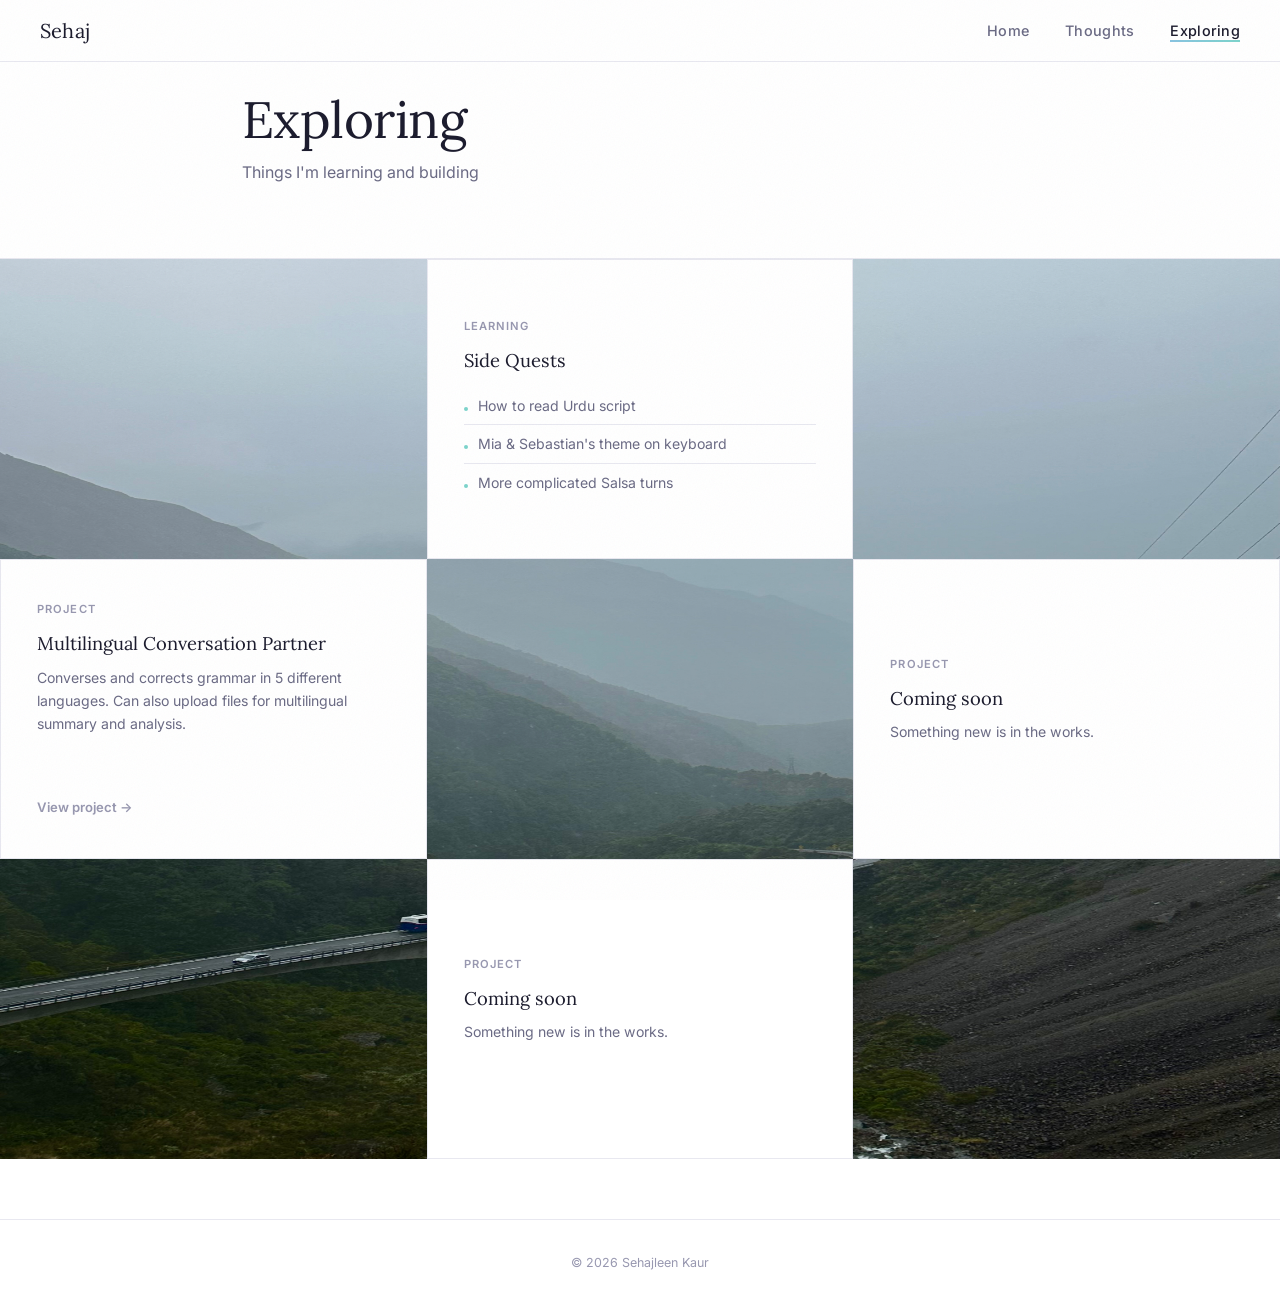
==== exploring.html @ 91caa86d "Initial commit: personal site with home, writings, and exploring pages Co-Authored-By: Claude Sonnet" ====
<!DOCTYPE html>
<html lang="en">
<head>
  <meta charset="UTF-8" />
  <meta name="viewport" content="width=device-width, initial-scale=1.0" />
  <title>Exploring · Sehaj</title>
  <link rel="stylesheet" href="style.css?v=11" />
</head>
<body class="page-exploring">

  <nav>
    <a class="nav-logo" href="index.html">Sehaj</a>
    <ul class="nav-links">
      <li><a href="index.html">Home</a></li>
      <li><a href="writings.html">Thoughts</a></li>
      <li><a href="exploring.html" class="active">Exploring</a></li>
    </ul>
  </nav>

  <main>
    <div class="page-header anim-page-header">
      <h1>Exploring</h1>
      <p>Things I'm learning and building</p>
    </div>
  </main>
  <hr class="explore-divider" />

  <!-- CHECKERBOARD GRID -->
  <!-- Photo cells use exploring-bg.jpg — drop that file into site photos/ when ready -->
  <div class="explore-grid">

    <!-- Row 1: photo | project | photo -->
    <div class="explore-cell explore-cell--photo"></div>

    <div class="explore-cell explore-cell--content">
      <span class="explore-cell__label">Learning</span>
      <h3>Side Quests</h3>
      <ul>
        <li>How to read Urdu script</li>
        <li>Mia &amp; Sebastian's theme on keyboard</li>
        <li>More complicated Salsa turns</li>
      </ul>
    </div>

    <div class="explore-cell explore-cell--photo"></div>

    <!-- Row 2: project | photo | project -->
    <div class="explore-cell explore-cell--content">
      <span class="explore-cell__label">Project</span>
      <h3>Multilingual Conversation Partner</h3>
      <p>Converses and corrects grammar in 5 different languages. Can also upload files for multilingual summary and analysis.</p>
      <a class="explore-cell__link" href="https://web-production-f93ef.up.railway.app" target="_blank" rel="noopener">View project →</a>
    </div>

    <div class="explore-cell explore-cell--photo"></div>

    <div class="explore-cell explore-cell--content">
      <span class="explore-cell__label">Project</span>
      <h3>Coming soon</h3>
      <p>Something new is in the works.</p>
    </div>

    <!-- Row 3: photo | reading | photo -->
    <div class="explore-cell explore-cell--photo"></div>

    <div class="explore-cell explore-cell--content">
      <span class="explore-cell__label">Project</span>
      <h3>Coming soon</h3>
      <p>Something new is in the works.</p>
    </div>

    <div class="explore-cell explore-cell--photo"></div>

  </div>

  <footer>
    &copy; 2026 Sehajleen Kaur
  </footer>

  <script src="script.js"></script>
</body>
</html>
---- style.css ----
@import url('https://fonts.googleapis.com/css2?family=Lora:ital,wght@0,400;0,500;0,600;1,400&family=Inter:wght@300;400;500;600&family=Noto+Sans+Gurmukhi:wght@300;400&display=swap');

:root {
  --blue: #89c4e1;
  --blue-light: #d6eef8;
  --blue-soft: #edf6fb;
  --turquoise: #7dd4cc;
  --turquoise-light: #d4f0ee;
  --lavender: #b8aadf;
  --lavender-light: #e8e3f7;
  --lavender-soft: #f3f0fb;
  --text: #1c1c2e;
  --text-muted: #6b6b85;
  --text-subtle: #9898b0;
  --bg: #fafbff;
  --white: #ffffff;
  --border: #e8e8f0;
  --radius: 12px;
  --radius-sm: 8px;
  --shadow: 0 2px 12px rgba(100, 100, 180, 0.08);
  --shadow-hover: 0 8px 28px rgba(100, 100, 180, 0.15);
  --transition: 0.22s ease;
}

*, *::before, *::after { box-sizing: border-box; margin: 0; padding: 0; }

html { scroll-behavior: smooth; }

body {
  font-family: 'Inter', sans-serif;
  background: var(--white);
  color: var(--text);
  font-size: 16px;
  line-height: 1.7;
  -webkit-font-smoothing: antialiased;
}

/* ── GRAIN OVERLAY ───────────────────────────────── */
body::before {
  content: '';
  position: fixed;
  inset: 0;
  z-index: 9999;
  pointer-events: none;
  background-image: url("data:image/svg+xml,%3Csvg xmlns='http://www.w3.org/2000/svg' width='200' height='200'%3E%3Cfilter id='n'%3E%3CfeTurbulence type='fractalNoise' baseFrequency='0.78' numOctaves='4' stitchTiles='stitch'/%3E%3C/filter%3E%3Crect width='200' height='200' filter='url(%23n)'/%3E%3C/svg%3E");
  opacity: 0.04;
  mix-blend-mode: multiply;
}

/* ── NAV ─────────────────────────────────────────── */
nav {
  position: sticky;
  top: 0;
  z-index: 100;
  background: rgba(255, 255, 255, 0.9);
  backdrop-filter: blur(14px);
  -webkit-backdrop-filter: blur(14px);
  border-bottom: 1px solid var(--border);
  padding: 0 40px;
  height: 62px;
  display: flex;
  align-items: center;
  justify-content: space-between;
}

/* home page: nav floats over the top photo */
.nav--over-photo {
  position: absolute;
  top: 0;
  left: 0;
  right: 0;
  background: transparent;
  backdrop-filter: none;
  -webkit-backdrop-filter: none;
  border-bottom: none;
}

.nav--over-photo .nav-logo,
.nav--over-photo .nav-links a { color: rgba(255, 255, 255, 0.8); }

.nav--over-photo .nav-links a:hover,
.nav--over-photo .nav-links a.active { color: #fff; }

.nav--over-photo .nav-links a::after {
  background: rgba(255, 255, 255, 0.6);
}

/* writings page: nav over ocean photo */
.page-writings nav {
  background: rgba(255, 255, 255, 0.75);
  backdrop-filter: blur(16px);
  -webkit-backdrop-filter: blur(16px);
}

.nav-logo {
  font-family: 'Lora', serif;
  font-size: 1.25rem;
  color: var(--text);
  text-decoration: none;
  letter-spacing: 0.01em;
}

.nav-links {
  display: flex;
  gap: 36px;
  list-style: none;
}

.nav-links a {
  text-decoration: none;
  color: var(--text-muted);
  font-size: 0.9rem;
  font-weight: 500;
  letter-spacing: 0.02em;
  transition: color var(--transition);
  position: relative;
}

.nav-links a::after {
  content: '';
  position: absolute;
  bottom: -3px;
  left: 0;
  width: 0;
  height: 1.5px;
  background: linear-gradient(90deg, var(--blue), var(--turquoise));
  transition: width var(--transition);
}

.nav-links a:hover,
.nav-links a.active { color: var(--text); }

.nav-links a:hover::after,
.nav-links a.active::after { width: 100%; }

/* ── LAYOUT ──────────────────────────────────────── */
main {
  max-width: 860px;
  margin: 0 auto;
  padding: 72px 32px 100px;
}

/* ── HEADINGS ────────────────────────────────────── */
h1 {
  font-family: 'Lora', serif;
  font-size: clamp(2.2rem, 5vw, 3.2rem);
  font-weight: 400;
  line-height: 1.15;
  letter-spacing: -0.01em;
  color: var(--text);
}

h2 {
  font-size: 1.1rem;
  font-weight: 600;
  letter-spacing: 0.06em;
  text-transform: uppercase;
  color: var(--text-muted);
  margin-bottom: 28px;
}

h3 {
  font-size: 1rem;
  font-weight: 600;
  color: var(--text);
  margin-bottom: 6px;
}

/* ── HOME: PAGE FILLS VIEWPORT ──────────────────── */
body.page-home {
  display: flex;
  flex-direction: column;
  min-height: 100vh;
}

body.page-home .photo-band--bottom {
  flex: 1;
}

/* ── HOME: PHOTO BANDS ───────────────────────────── */
.photo-band {
  width: 100%;
  background-image: url('site%20photos/39620037.jpg');
  background-size: cover;
  background-repeat: no-repeat;
  position: relative;
}

.photo-band--top {
  height: 52vh;
  min-height: 320px;
  background-position: center top;
  display: flex;
  align-items: flex-end;
  padding: 0 40px 44px;
}

.photo-band--bottom {
  min-height: 42vh;
  background-position: center bottom;
  display: flex;
  align-items: flex-end;
  padding: 0 40px 32px;
}

.photo-band__hero h1 {
  font-family: 'Lora', serif;
  font-size: clamp(3rem, 7vw, 5.5rem);
  color: #fff;
  line-height: 1;
  margin-bottom: 6px;
}

.hero-gurmukhi {
  display: block;
  font-family: 'Noto Sans Gurmukhi', sans-serif;
  font-size: clamp(1rem, 2.5vw, 1.5rem);
  font-weight: 300;
  color: rgba(255, 255, 255, 0.65);
  letter-spacing: 0.06em;
  margin-bottom: 10px;
}

.hero-sub {
  font-size: 0.9rem;
  color: rgba(255, 255, 255, 0.55);
  font-weight: 400;
  letter-spacing: 0.06em;
  text-transform: uppercase;
}

/* ── HOME: MIDDLE SECTION ────────────────────────── */
.middle-section {
  background: var(--white);
  padding: 56px 0 60px;
}

.middle-inner {
  width: 100%;
  padding: 0 0 0 52px;
}

/* ── HOME: BIO ───────────────────────────────────── */
.bio-section {
  display: grid;
  grid-template-columns: 210px 1fr;
  gap: 28px;
  align-items: center;
  margin-bottom: 0;
}

.bio-photo {
  width: 210px;
  flex-shrink: 0;
}

.bio-photo img {
  width: 100%;
  height: auto;
  display: block;
}

.photo-placeholder-label {
  color: var(--text-subtle);
  font-size: 0.75rem;
  letter-spacing: 0.1em;
  text-transform: uppercase;
}

.bio-text p {
  font-family: 'Lora', serif;
  font-size: 1.4rem;
  color: var(--text-muted);
  line-height: 1.75;
  margin-bottom: 28px;
}

.contact-links {
  display: flex;
  gap: 12px;
  justify-content: center;
}

.contact-links--centered {
  width: 100%;
  margin-top: 32px;
}

.contact-link {
  display: inline-flex;
  align-items: center;
  gap: 7px;
  text-decoration: none;
  color: var(--text-muted);
  font-size: 0.85rem;
  font-weight: 500;
  padding: 9px 18px;
  border-radius: 8px;
  border: 1px solid var(--border);
  background: var(--white);
  transition: all var(--transition);
}

.contact-link:hover {
  border-color: var(--lavender);
  color: var(--text);
  background: var(--lavender-soft);
  box-shadow: var(--shadow);
}

.contact-link svg {
  width: 15px;
  height: 15px;
  opacity: 0.75;
}

/* ── HOME: AUDIO ─────────────────────────────────── */
.audio-section {
  margin-bottom: 0;
}

.section-label {
  font-size: 0.78rem;
  font-weight: 600;
  letter-spacing: 0.1em;
  text-transform: uppercase;
  color: var(--text-subtle);
  margin-bottom: 16px;
}

.audio-buttons {
  display: flex;
  gap: 10px;
  flex-wrap: wrap;
  margin-bottom: 20px;
}

.lang-btn {
  padding: 9px 20px;
  border-radius: 99px;
  border: 1.5px solid var(--border);
  background: var(--white);
  color: var(--text-muted);
  font-family: 'Inter', sans-serif;
  font-size: 0.88rem;
  font-weight: 500;
  cursor: pointer;
  transition: all var(--transition);
  position: relative;
  overflow: hidden;
}

.lang-btn:hover {
  border-color: var(--turquoise);
  color: var(--text);
  background: var(--turquoise-light);
}

.lang-btn.active {
  background: linear-gradient(135deg, var(--blue), var(--turquoise));
  border-color: transparent;
  color: white;
  box-shadow: 0 4px 14px rgba(125, 212, 204, 0.35);
}

.lang-btn:active { transform: scale(0.95); }

.audio-player {
  display: none;
  align-items: center;
  gap: 14px;
  padding: 14px 20px;
  background: var(--white);
  border: 1px solid var(--border);
  border-radius: var(--radius-sm);
  max-width: 380px;
}

.audio-player.visible { display: flex; }

.play-pause-btn {
  width: 36px;
  height: 36px;
  border-radius: 50%;
  background: linear-gradient(135deg, var(--blue), var(--turquoise));
  border: none;
  cursor: pointer;
  display: flex;
  align-items: center;
  justify-content: center;
  flex-shrink: 0;
  transition: transform var(--transition), box-shadow var(--transition);
}

.play-pause-btn:hover {
  transform: scale(1.07);
  box-shadow: 0 4px 14px rgba(125, 212, 204, 0.4);
}

.play-pause-btn svg { width: 14px; height: 14px; fill: white; }

.audio-info {
  flex: 1;
}

.audio-lang-label {
  font-size: 0.8rem;
  font-weight: 600;
  color: var(--text);
  display: block;
  margin-bottom: 2px;
}

.audio-status {
  font-size: 0.75rem;
  color: var(--text-subtle);
}

/* ── DIVIDER ─────────────────────────────────────── */
.divider {
  height: 1px;
  background: var(--border);
  margin: 56px 0;
}

/* ── PAGE HEADER ─────────────────────────────────── */
.page-header {
  margin-bottom: 52px;
}

.page-header h1 {
  margin-bottom: 10px;
}

.page-header p {
  color: var(--text-muted);
  font-size: 1rem;
}

/* ── ANIMATIONS ──────────────────────────────────── */
@keyframes fadeUp {
  from { opacity: 0; transform: translateY(18px); }
  to   { opacity: 1; transform: translateY(0); }
}

@keyframes fadeIn {
  from { opacity: 0; }
  to   { opacity: 1; }
}

.anim-hero {
  animation: fadeUp 0.55s ease both;
}

.anim-bio {
  animation: fadeUp 0.55s 0.12s ease both;
}

.anim-audio {
  animation: fadeUp 0.55s 0.22s ease both;
}

.anim-page-header {
  animation: fadeUp 0.5s ease both;
}

/* stagger via --i set in JS */
.card-animate {
  opacity: 0;
  transform: translateY(20px);
  transition: opacity 0.4s ease, transform 0.4s ease;
  transition-delay: calc(var(--i, 0) * 70ms);
}

.card-animate.visible {
  opacity: 1;
  transform: translateY(0);
}

/* ── CARD GRID ───────────────────────────────────── */
.card-grid {
  display: grid;
  grid-template-columns: repeat(3, 1fr);
  gap: 20px;
}

.card {
  background: var(--white);
  border: 1px solid var(--border);
  border-radius: var(--radius);
  padding: 24px;
  text-decoration: none;
  color: inherit;
  display: block;
  transition: box-shadow var(--transition), transform var(--transition), border-color var(--transition);
  position: relative;
  overflow: hidden;
}

.card::before {
  content: '';
  position: absolute;
  top: 0;
  left: 0;
  right: 0;
  height: 3px;
  background: linear-gradient(90deg, var(--blue), var(--turquoise));
  transform: scaleX(0);
  transform-origin: left;
  transition: transform 0.28s ease;
}

/* Soft colored glow on hover */
.card:hover {
  box-shadow: 0 12px 36px rgba(137, 196, 225, 0.22), 0 2px 8px rgba(184, 170, 223, 0.12);
  transform: translateY(-3px);
  border-color: var(--blue-light);
}

.card:hover::before { transform: scaleX(1); }

.card-tag {
  font-size: 0.72rem;
  font-weight: 600;
  letter-spacing: 0.08em;
  text-transform: uppercase;
  color: var(--turquoise);
  margin-bottom: 10px;
  display: block;
  transition: color var(--transition);
}

.card:hover .card-tag { color: #5abfb7; }

.card h3 {
  font-size: 0.97rem;
  margin-bottom: 8px;
  line-height: 1.45;
}

.card p {
  font-size: 0.85rem;
  color: var(--text-muted);
  line-height: 1.6;
}

.card-arrow {
  display: inline-flex;
  align-items: center;
  gap: 4px;
  margin-top: 14px;
  font-size: 0.8rem;
  font-weight: 600;
  color: var(--text-subtle);
  transition: color var(--transition), gap var(--transition);
}

.card:hover .card-arrow {
  color: var(--blue);
  gap: 10px;
}

/* ── WRITINGS LIST ───────────────────────────────── */
.writings-list {
  list-style: none;
  border-top: 1px solid var(--border);
}

.writings-list li { display: block; }

.writing-row {
  display: grid;
  grid-template-columns: 32px 140px 1fr 20px;
  align-items: center;
  gap: 24px;
  padding: 32px 0;
  border-bottom: 1px solid var(--border);
  text-decoration: none;
  color: inherit;
  transition: padding-left var(--transition), opacity 0.4s ease, transform 0.4s ease;
}

.writing-row:hover { padding-left: 10px; }

.writing-num {
  font-size: 0.75rem;
  color: var(--text-subtle);
  font-weight: 500;
  font-variant-numeric: tabular-nums;
  transition: color var(--transition);
}

.writing-row:hover .writing-num { color: var(--blue); }

.writing-tag {
  font-size: 0.8rem;
  font-weight: 600;
  letter-spacing: 0.06em;
  text-transform: uppercase;
  color: var(--text-subtle);
  transition: color var(--transition);
}

.writing-row:hover .writing-tag { color: var(--turquoise); }

.writing-title {
  font-family: 'Lora', serif;
  font-size: 1rem;
  font-weight: 400;
  color: var(--text);
  line-height: 1.45;
  padding-left: 14px;
}

.writing-arrow {
  color: var(--text-subtle);
  font-size: 1rem;
  transition: transform var(--transition), color var(--transition);
  justify-self: end;
}

.writing-row:hover .writing-arrow {
  transform: translateX(5px);
  color: var(--blue);
}

/* ── PROJECT CARD (exploring) ────────────────────── */
.project-card {
  background: var(--white);
  border: 1px solid var(--border);
  border-radius: var(--radius);
  padding: 28px;
  transition: all var(--transition);
}

.project-card:hover {
  box-shadow: 0 12px 36px rgba(137, 196, 225, 0.22), 0 2px 8px rgba(184, 170, 223, 0.12);
  transform: translateY(-3px);
  border-color: var(--blue-light);
}

.project-card h3 {
  font-size: 1rem;
  margin-bottom: 8px;
}

.project-card p {
  font-size: 0.88rem;
  color: var(--text-muted);
  line-height: 1.65;
  margin-bottom: 20px;
}

.project-pill {
  display: inline-flex;
  align-items: center;
  gap: 5px;
  padding: 7px 16px;
  background: var(--blue-soft);
  border: 1px solid var(--blue-light);
  border-radius: 99px;
  font-size: 0.8rem;
  font-weight: 600;
  color: #5a9ec7;
  text-decoration: none;
  transition: all var(--transition);
}

.project-pill:hover {
  background: var(--blue-light);
  color: #3a7ea8;
}

/* ── READING SECTION ─────────────────────────────── */
.reading-now {
  background: linear-gradient(135deg, var(--lavender-soft), var(--blue-soft));
  border: 1px solid var(--lavender-light);
  border-radius: var(--radius);
  padding: 28px 32px;
  margin-bottom: 16px;
}

.reading-now .reading-label {
  font-size: 0.78rem;
  font-weight: 600;
  letter-spacing: 0.1em;
  text-transform: uppercase;
  color: var(--lavender);
  margin-bottom: 8px;
  display: block;
}

.reading-now .book-title {
  font-family: 'DM Serif Display', serif;
  font-size: 1.1rem;
  color: var(--text);
  line-height: 1.4;
}

.accordion-trigger {
  width: 100%;
  display: flex;
  align-items: center;
  justify-content: space-between;
  padding: 18px 24px;
  background: var(--white);
  border: 1px solid var(--border);
  border-radius: var(--radius-sm);
  cursor: pointer;
  font-family: 'Inter', sans-serif;
  font-size: 0.92rem;
  font-weight: 500;
  color: var(--text-muted);
  transition: all var(--transition);
  text-align: left;
}

.accordion-trigger:hover {
  background: var(--lavender-soft);
  border-color: var(--lavender-light);
  color: var(--text);
}

.accordion-trigger.open {
  border-bottom-left-radius: 0;
  border-bottom-right-radius: 0;
  border-bottom-color: var(--lavender-light);
  background: var(--lavender-soft);
  color: var(--text);
}

.accordion-icon {
  width: 18px;
  height: 18px;
  color: var(--text-subtle);
  transition: transform var(--transition);
  flex-shrink: 0;
}

.accordion-trigger.open .accordion-icon {
  transform: rotate(180deg);
  color: var(--lavender);
}

.accordion-body {
  max-height: 0;
  overflow: hidden;
  transition: max-height 0.3s ease;
  background: var(--white);
  border: 1px solid var(--border);
  border-top: none;
  border-radius: 0 0 var(--radius-sm) var(--radius-sm);
}

.accordion-body.open {
  max-height: 400px;
  border-color: var(--lavender-light);
}

.accordion-body ul {
  list-style: none;
  padding: 8px 24px 20px;
}

.accordion-body li {
  padding: 9px 0;
  font-size: 0.9rem;
  color: var(--text-muted);
  border-bottom: 1px solid var(--border);
  display: flex;
  align-items: baseline;
  gap: 10px;
  line-height: 1.5;
}

.accordion-body li:last-child { border-bottom: none; }

.accordion-body li::before {
  content: '';
  width: 5px;
  height: 5px;
  border-radius: 50%;
  background: var(--lavender);
  flex-shrink: 0;
  margin-top: 7px;
}

/* ── CONTACT FORM ────────────────────────────────── */
.contact-section {
  background: var(--white);
  border: 1px solid var(--border);
  border-radius: var(--radius);
  padding: 40px;
}

.form-group {
  margin-bottom: 20px;
}

.form-group label {
  display: block;
  font-size: 0.82rem;
  font-weight: 600;
  letter-spacing: 0.04em;
  color: var(--text-muted);
  margin-bottom: 7px;
  text-transform: uppercase;
}

.form-group input,
.form-group textarea {
  width: 100%;
  padding: 12px 16px;
  border: 1.5px solid var(--border);
  border-radius: var(--radius-sm);
  background: var(--bg);
  font-family: 'Inter', sans-serif;
  font-size: 0.95rem;
  color: var(--text);
  transition: border-color var(--transition), box-shadow var(--transition);
  outline: none;
}

.form-group input:focus,
.form-group textarea:focus {
  border-color: var(--blue);
  box-shadow: 0 0 0 3px rgba(137, 196, 225, 0.18);
  background: var(--white);
}

.form-group textarea {
  resize: vertical;
  min-height: 130px;
}

.submit-btn {
  padding: 12px 32px;
  background: linear-gradient(135deg, var(--blue), var(--turquoise));
  border: none;
  border-radius: 99px;
  color: white;
  font-family: 'Inter', sans-serif;
  font-size: 0.9rem;
  font-weight: 600;
  cursor: pointer;
  letter-spacing: 0.02em;
  transition: all var(--transition);
  box-shadow: 0 4px 14px rgba(125, 212, 204, 0.3);
}

.submit-btn:hover {
  transform: translateY(-1px);
  box-shadow: 0 6px 20px rgba(125, 212, 204, 0.45);
}

.submit-btn:active { transform: scale(0.97); }

.form-success {
  display: none;
  padding: 16px 20px;
  background: var(--turquoise-light);
  border: 1px solid var(--turquoise);
  border-radius: var(--radius-sm);
  color: #2a8a84;
  font-size: 0.9rem;
  font-weight: 500;
  margin-top: 16px;
  text-align: center;
}

/* ── FOOTER ──────────────────────────────────────── */
footer {
  text-align: center;
  padding: 32px;
  font-size: 0.78rem;
  color: var(--text-subtle);
  border-top: 1px solid var(--border);
  margin-top: 60px;
}

/* ── SECTION SPACING ─────────────────────────────── */
section { margin-bottom: 64px; }
section:last-child { margin-bottom: 0; }

/* ── RESPONSIVE ──────────────────────────────────── */
@media (max-width: 700px) {
  nav { padding: 0 20px; }
  main { padding: 48px 20px 80px; }

  .bio-section {
    grid-template-columns: 1fr;
    margin-left: -20px;
    width: calc(100% + 20px);
  }

  .bio-photo {
    width: 100%;
    height: 260px;
    border-radius: 0 var(--radius) var(--radius) 0;
  }

  .bio-text--offset {
    padding-top: 28px;
    padding-left: 0;
  }

  .writing-row {
    grid-template-columns: 28px 70px 1fr 16px;
    gap: 12px;
  }

  .card-grid {
    grid-template-columns: 1fr;
  }

  .contact-section { padding: 28px 20px; }

  .audio-buttons { gap: 8px; }
}

@media (min-width: 701px) and (max-width: 900px) {
  .card-grid {
    grid-template-columns: repeat(2, 1fr);
  }
}

/* ── EXPLORING PAGE ──────────────────────────────── */
.page-exploring main {
  padding-top: 28px;
  padding-bottom: 20px;
}

.explore-divider {
  border: none;
  border-top: 1px solid var(--border);
  margin: 0;
}

/* ── EXPLORING: CHECKERBOARD GRID ───────────────── */
.explore-grid {
  display: grid;
  grid-template-columns: repeat(3, 1fr);
}

.explore-cell {
  min-height: 300px;
  position: relative;
}

/* Photo cells — image divided as a mosaic across all 5 photo cells */
.explore-cell--photo {
  background-image: url('site%20photos/exploring-bg.jpg');
  background-size: 300% 300%;
  background-repeat: no-repeat;
  background-color: #2a3530;
}

/* Each photo cell shows its slice of the image based on grid position */
.explore-grid > :nth-child(1) { background-position: 0% 0%; }
.explore-grid > :nth-child(3) { background-position: 100% 0%; }
.explore-grid > :nth-child(5) { background-position: 50% 50%; }
.explore-grid > :nth-child(7) { background-position: 0% 100%; }
.explore-grid > :nth-child(9) { background-position: 100% 100%; }

.explore-cell--content {
  background: var(--white);
  padding: 40px 36px;
  display: flex;
  flex-direction: column;
  justify-content: center;
  border: 1px solid var(--border);
}

.explore-cell__label {
  font-size: 0.7rem;
  font-weight: 600;
  letter-spacing: 0.1em;
  text-transform: uppercase;
  color: var(--text-subtle);
  margin-bottom: 12px;
  display: block;
}

.explore-cell--content h3 {
  font-family: 'Lora', serif;
  font-size: 1.15rem;
  font-weight: 400;
  color: var(--text);
  margin-bottom: 10px;
  line-height: 1.35;
}

.explore-cell--content p {
  font-size: 0.88rem;
  color: var(--text-muted);
  line-height: 1.65;
  margin-bottom: 20px;
}

.explore-cell--content ul {
  list-style: none;
  margin-top: 4px;
}

.explore-cell--content li {
  font-size: 0.88rem;
  color: var(--text-muted);
  line-height: 1.65;
  padding: 7px 0;
  border-bottom: 1px solid var(--border);
  display: flex;
  align-items: baseline;
  gap: 10px;
}

.explore-cell--content li:last-child { border-bottom: none; }

.explore-cell--content li::before {
  content: '';
  width: 4px;
  height: 4px;
  border-radius: 50%;
  background: var(--turquoise);
  flex-shrink: 0;
  margin-top: 9px;
}

.explore-cell__link {
  font-size: 0.82rem;
  font-weight: 600;
  color: var(--text-subtle);
  text-decoration: none;
  transition: color var(--transition);
  margin-top: auto;
}

.explore-cell__link:hover { color: var(--text); }

/* Reading cell */
.explore-cell--reading p.explore-cell__author {
  font-style: italic;
  font-size: 0.85rem;
  margin-bottom: 20px;
}

.explore-accordion-trigger {
  display: flex;
  align-items: center;
  gap: 8px;
  background: none;
  border: none;
  padding: 0;
  font-family: 'Inter', sans-serif;
  font-size: 0.82rem;
  font-weight: 600;
  color: var(--text-subtle);
  cursor: pointer;
  transition: color var(--transition);
  text-align: left;
  margin-top: auto;
}

.explore-accordion-trigger:hover { color: var(--text); }

.explore-accordion-trigger .accordion-icon {
  width: 14px;
  height: 14px;
  transition: transform var(--transition);
}

.explore-accordion-trigger.open .accordion-icon { transform: rotate(180deg); }

.explore-accordion-body {
  max-height: 0;
  overflow: hidden;
  transition: max-height 0.3s ease;
}

.explore-accordion-body.open { max-height: 300px; }

.explore-accordion-body ul {
  list-style: none;
  margin-top: 14px;
}

.explore-accordion-body li {
  font-size: 0.82rem;
  color: var(--text-muted);
  padding: 6px 0;
  border-bottom: 1px solid var(--border);
  line-height: 1.5;
}

.explore-accordion-body li:last-child { border-bottom: none; }

@media (max-width: 700px) {
  .explore-grid { grid-template-columns: 1fr; }
  .explore-cell { min-height: 220px; }
}

/* ── WRITINGS PAGE: OCEAN BACKGROUND ────────────── */
.page-writings {
  background-image: url('site%20photos/39620013.jpg');
  background-size: cover;
  background-position: center top;
  min-height: 100vh;
}

.page-writings main {
  max-width: 960px;
  margin: 0 auto;
  padding: 52px 40px 100px;
}

.page-writings footer {
  background: rgba(255, 255, 255, 0.6);
  backdrop-filter: blur(8px);
  border-top: 1px solid rgba(255, 255, 255, 0.4);
}

/* frosted glass panel over ocean */
.frosted-panel {
  background: rgba(255, 255, 255, 0.86);
  backdrop-filter: blur(18px);
  -webkit-backdrop-filter: blur(18px);
  border-radius: 18px;
  padding: 64px 72px 56px;
  border: 1px solid rgba(255, 255, 255, 0.6);
  box-shadow: 0 8px 40px rgba(0, 0, 0, 0.1);
}

.frosted-panel .page-header {
  margin-bottom: 36px;
}

.frosted-panel--reading {
  margin-top: 52px;
}

.reading-author {
  font-style: italic;
  font-size: 0.9rem;
  color: var(--text-subtle);
}

.frosted-panel .writings-list {
  border-top-color: rgba(0, 0, 0, 0.08);
}

.frosted-panel .writing-row {
  border-bottom-color: rgba(0, 0, 0, 0.08);
}

/* disable fixed bg on mobile (iOS issue) */
@media (max-width: 700px) {
  .page-writings {
    background-attachment: scroll;
  }

  .frosted-panel {
    padding: 32px 24px 28px;
    border-radius: 12px;
  }
}

/* ── HOME: FOOTER ON PHOTO ───────────────────────── */
.footer--on-photo {
  color: rgba(255, 255, 255, 0.45);
  font-size: 0.75rem;
  border-top: none;
  margin-top: 0;
  padding: 0;
}

/* ── HOME: MOBILE ────────────────────────────────── */
@media (max-width: 700px) {
  .photo-band--top {
    height: 55vw;
    min-height: 260px;
    padding: 0 24px 32px;
  }

  .photo-band--bottom {
    height: 45vw;
    min-height: 200px;
    padding: 0 24px 24px;
  }

  .middle-inner {
    padding: 0 20px;
  }

  .bio-section {
    grid-template-columns: 1fr;
    gap: 28px;
  }

  .bio-photo {
    width: 100%;
    height: 220px;
  }
}
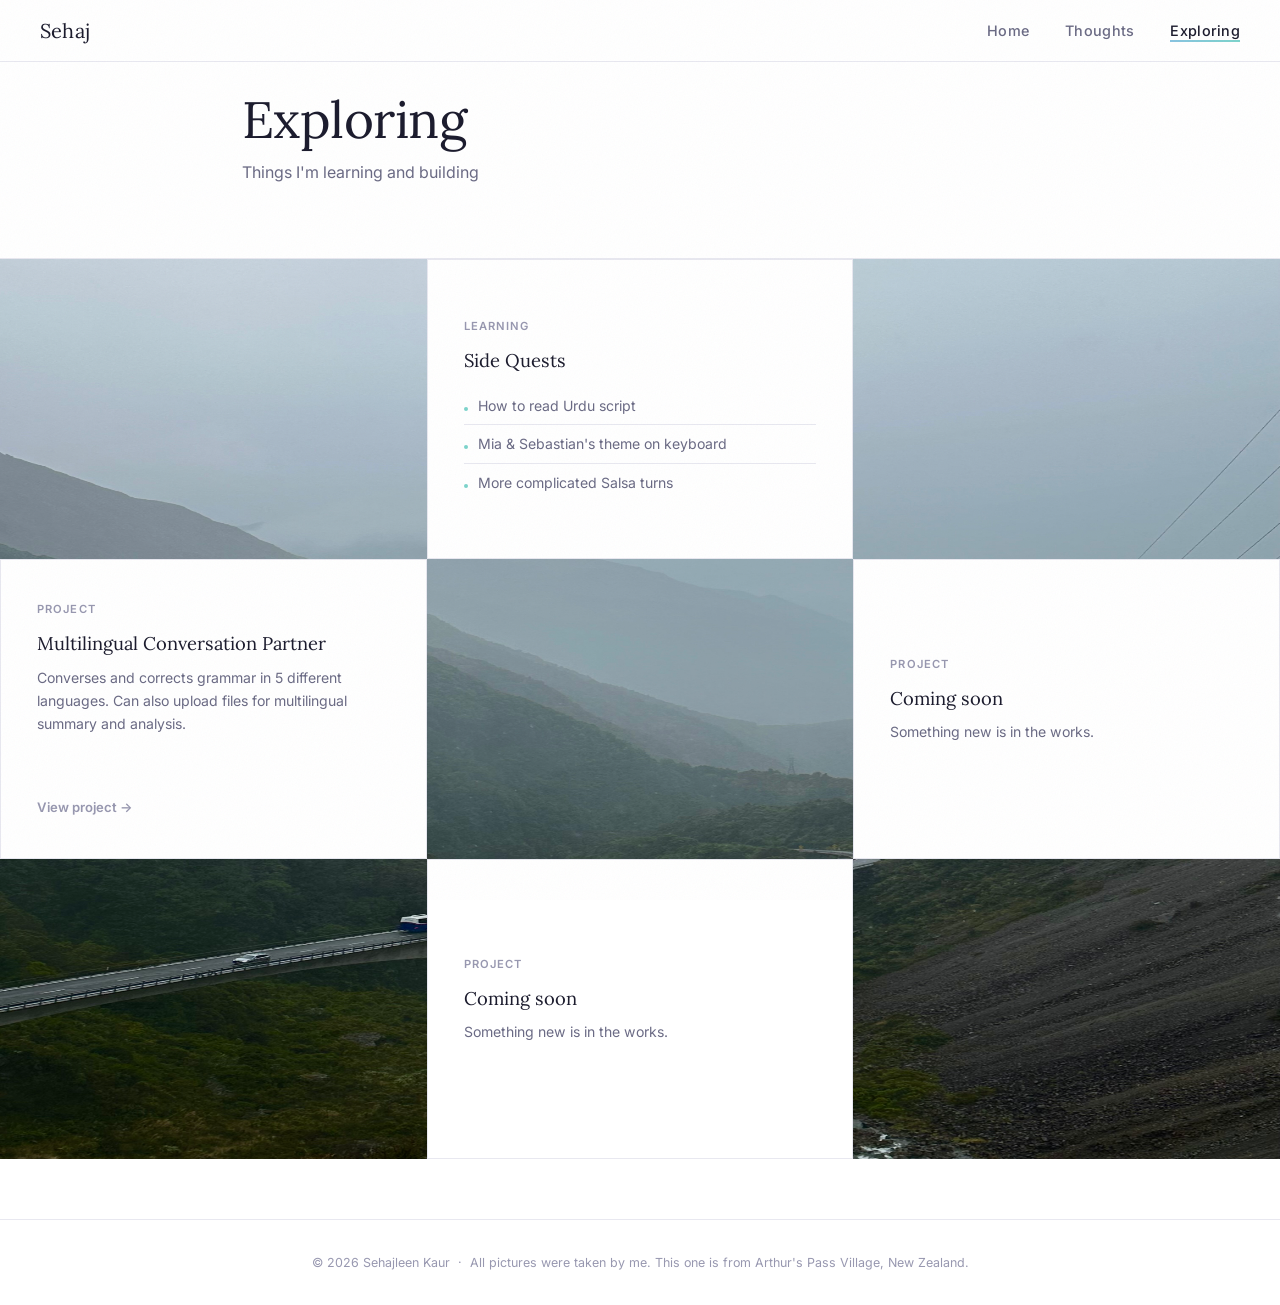
==== commit 39cfc10d: "Update reading, add photo credits to footers, center home footer Co-Authored-By: Claude Sonnet 4.6 <" ====
--- a/exploring.html
+++ b/exploring.html
@@ -74,7 +74,7 @@
   </div>
 
   <footer>
-    &copy; 2026 Sehajleen Kaur
+    &copy; 2026 Sehajleen Kaur &nbsp;·&nbsp; All pictures were taken by me. This one is from Arthur's Pass Village, New Zealand.
   </footer>
 
   <script src="script.js"></script>
--- a/style.css
+++ b/style.css
@@ -1170,6 +1170,8 @@
   border-top: none;
   margin-top: 0;
   padding: 0;
+  width: 100%;
+  text-align: center;
 }
 
 /* ── HOME: MOBILE ────────────────────────────────── */
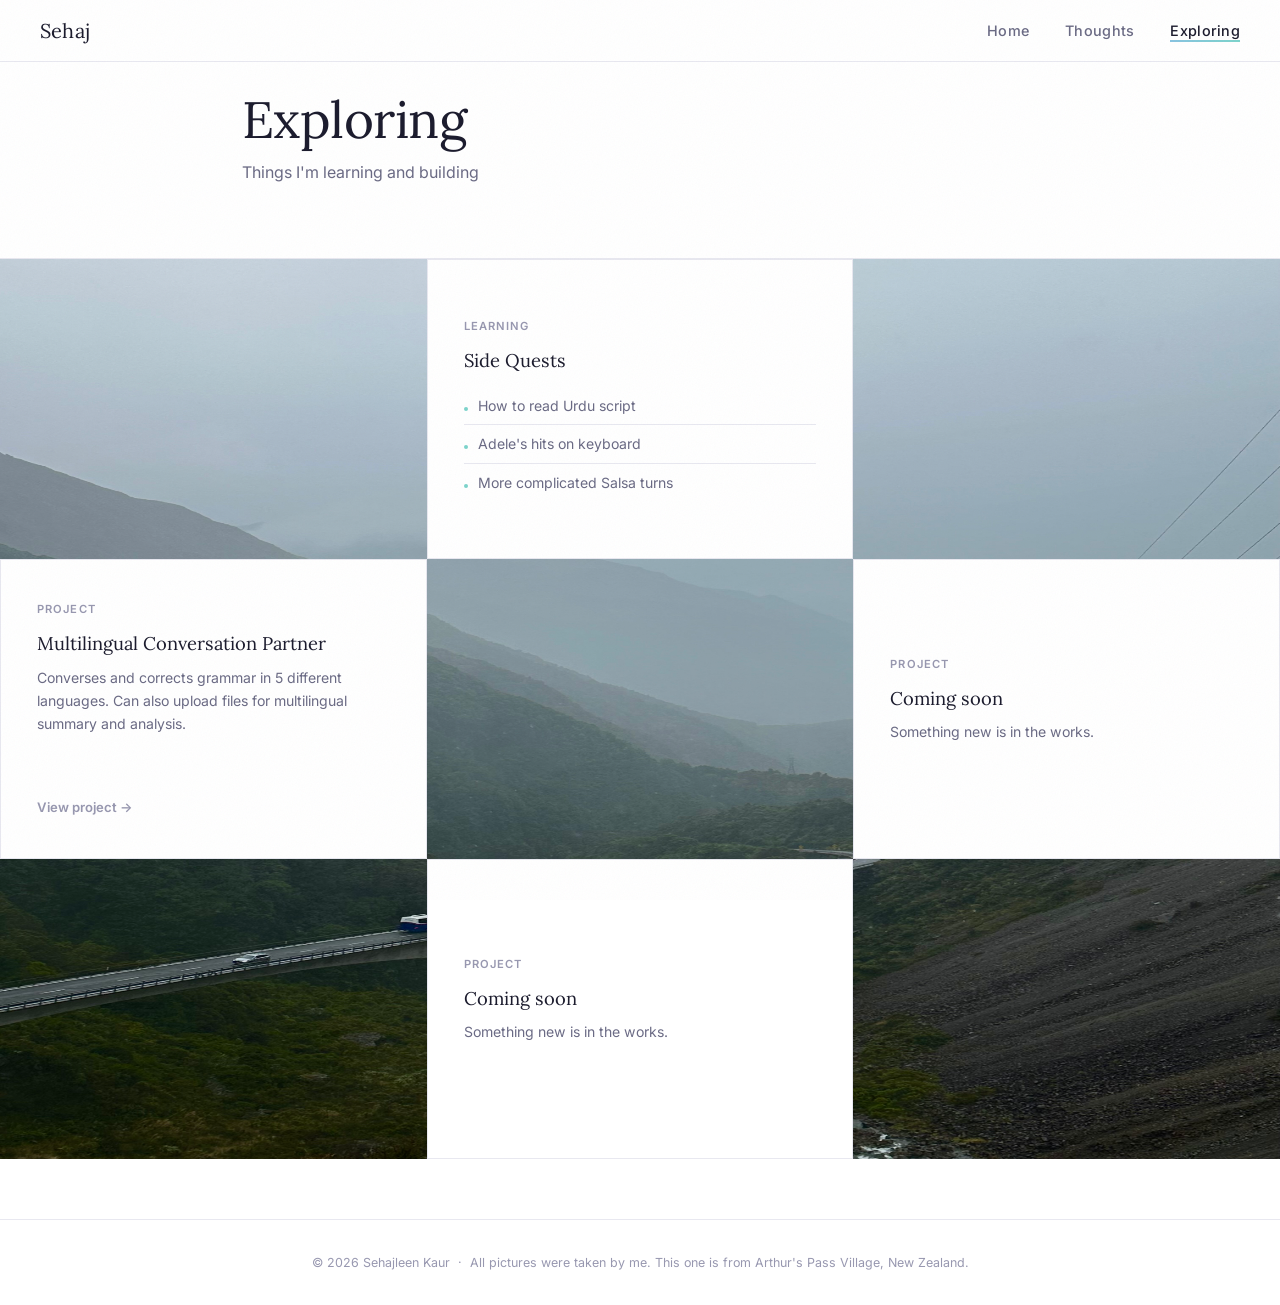
==== commit f4a52eac: "Redesign home page layout, update bio, add GitHub link Co-Authored-By: Claude Sonnet 4.6 <noreply@an" ====
--- a/exploring.html
+++ b/exploring.html
@@ -37,7 +37,7 @@
       <h3>Side Quests</h3>
       <ul>
         <li>How to read Urdu script</li>
-        <li>Mia &amp; Sebastian's theme on keyboard</li>
+        <li>Adele's hits on keyboard</li>
         <li>More complicated Salsa turns</li>
       </ul>
     </div>
--- a/style.css
+++ b/style.css
@@ -174,7 +174,8 @@
 }
 
 body.page-home .photo-band--bottom {
-  flex: 1;
+  height: 280px;
+  min-height: 0;
 }
 
 /* ── HOME: PHOTO BANDS ───────────────────────────── */
@@ -187,8 +188,8 @@
 }
 
 .photo-band--top {
-  height: 52vh;
-  min-height: 320px;
+  height: 36vh;
+  min-height: 220px;
   background-position: center top;
   display: flex;
   align-items: flex-end;
@@ -232,26 +233,30 @@
 /* ── HOME: MIDDLE SECTION ────────────────────────── */
 .middle-section {
   background: var(--white);
-  padding: 56px 0 60px;
+  padding: 8px 0 0;
 }
 
 .middle-inner {
-  width: 100%;
-  padding: 0 0 0 52px;
+  max-width: 1300px;
+  margin: 0 auto;
+  padding: 0 80px 0 20px;
 }
 
 /* ── HOME: BIO ───────────────────────────────────── */
 .bio-section {
   display: grid;
   grid-template-columns: 210px 1fr;
-  gap: 28px;
-  align-items: center;
+  gap: 52px;
+  align-items: start;
   margin-bottom: 0;
 }
 
 .bio-photo {
   width: 210px;
   flex-shrink: 0;
+  margin-top: -60px;
+  position: relative;
+  top: 30px;
 }
 
 .bio-photo img {
@@ -267,12 +272,23 @@
   text-transform: uppercase;
 }
 
+.bio-greeting {
+  font-family: 'Lora', serif;
+  font-size: 1.1rem;
+  color: var(--text-muted);
+  text-align: center;
+  margin-top: 20px;
+  margin-bottom: 6px;
+  line-height: 1.75;
+}
+
+
 .bio-text p {
   font-family: 'Lora', serif;
-  font-size: 1.4rem;
+  font-size: 1.05rem;
   color: var(--text-muted);
   line-height: 1.75;
-  margin-bottom: 28px;
+  margin-bottom: 8px;
 }
 
 .contact-links {
@@ -283,18 +299,22 @@
 
 .contact-links--centered {
   width: 100%;
-  margin-top: 32px;
+  margin-top: 0;
+  margin-bottom: 0;
+  padding-bottom: 4px;
+  position: relative;
+  top: -10px;
 }
 
 .contact-link {
   display: inline-flex;
   align-items: center;
-  gap: 7px;
+  gap: 5px;
   text-decoration: none;
   color: var(--text-muted);
-  font-size: 0.85rem;
+  font-size: 0.78rem;
   font-weight: 500;
-  padding: 9px 18px;
+  padding: 6px 13px;
   border-radius: 8px;
   border: 1px solid var(--border);
   background: var(--white);
@@ -309,8 +329,8 @@
 }
 
 .contact-link svg {
-  width: 15px;
-  height: 15px;
+  width: 12px;
+  height: 12px;
   opacity: 0.75;
 }
 
@@ -1163,6 +1183,8 @@
   }
 }
 
+.page-home footer { margin-top: 0; }
+
 /* ── HOME: FOOTER ON PHOTO ───────────────────────── */
 .footer--on-photo {
   color: rgba(255, 255, 255, 0.45);
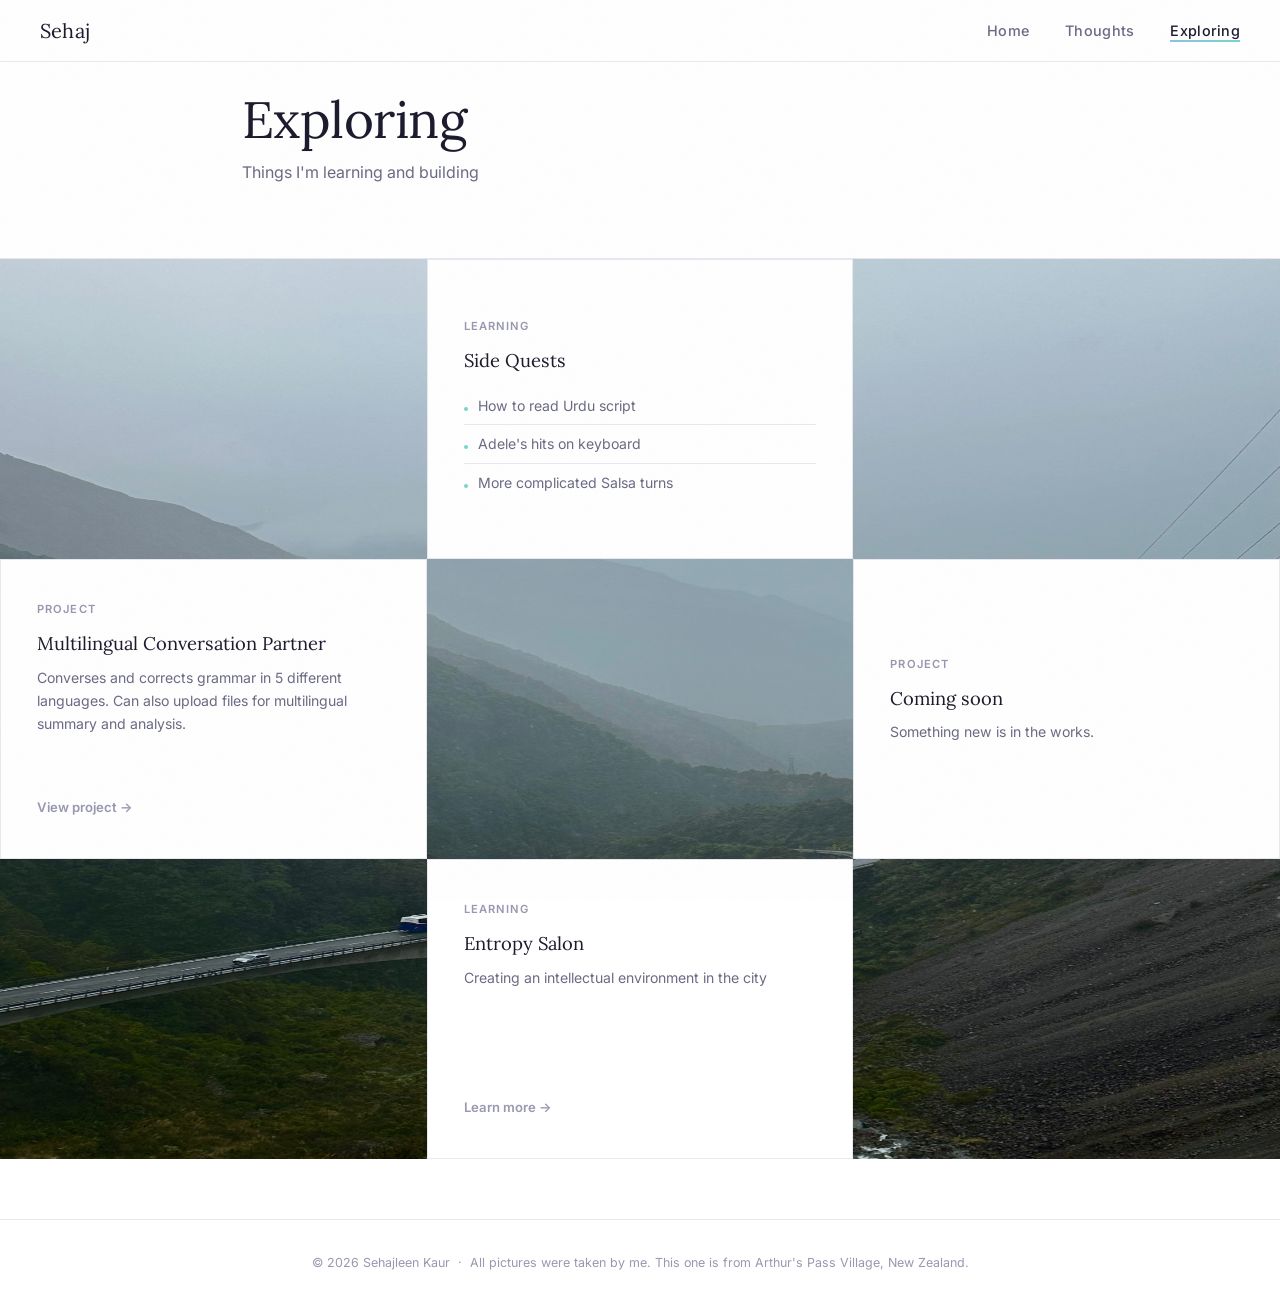
==== commit bf38942b: "Add Entropy Salon to exploring grid Co-Authored-By: Claude Sonnet 4.6 <noreply@anthropic.com>" ====
--- a/exploring.html
+++ b/exploring.html
@@ -4,7 +4,7 @@
   <meta charset="UTF-8" />
   <meta name="viewport" content="width=device-width, initial-scale=1.0" />
   <title>Exploring · Sehaj</title>
-  <link rel="stylesheet" href="style.css?v=11" />
+  <link rel="stylesheet" href="style.css?v=12" />
 </head>
 <body class="page-exploring">
 
@@ -64,9 +64,10 @@
     <div class="explore-cell explore-cell--photo"></div>
 
     <div class="explore-cell explore-cell--content">
-      <span class="explore-cell__label">Project</span>
-      <h3>Coming soon</h3>
-      <p>Something new is in the works.</p>
+      <span class="explore-cell__label">Learning</span>
+      <h3>Entropy Salon</h3>
+      <p>Creating an intellectual environment in the city</p>
+      <a class="explore-cell__link" href="https://www.notion.so/shobha-dasari/entropy-salon-3043f3ab099c80ac93f8f9205f7c408e" target="_blank" rel="noopener">Learn more →</a>
     </div>
 
     <div class="explore-cell explore-cell--photo"></div>
--- a/style.css
+++ b/style.css
@@ -245,7 +245,7 @@
 /* ── HOME: BIO ───────────────────────────────────── */
 .bio-section {
   display: grid;
-  grid-template-columns: 210px 1fr;
+  grid-template-columns: 1fr;
   gap: 52px;
   align-items: start;
   margin-bottom: 0;
@@ -285,10 +285,11 @@
 
 .bio-text p {
   font-family: 'Lora', serif;
-  font-size: 1.05rem;
+  font-size: 0.92rem;
   color: var(--text-muted);
   line-height: 1.75;
   margin-bottom: 8px;
+  text-align: center;
 }
 
 .contact-links {
@@ -299,7 +300,7 @@
 
 .contact-links--centered {
   width: 100%;
-  margin-top: 0;
+  margin-top: 20px;
   margin-bottom: 0;
   padding-bottom: 4px;
   position: relative;
@@ -340,12 +341,12 @@
 }
 
 .section-label {
-  font-size: 0.78rem;
+  font-size: 0.85rem;
   font-weight: 600;
   letter-spacing: 0.1em;
   text-transform: uppercase;
   color: var(--text-subtle);
-  margin-bottom: 16px;
+  margin-bottom: 28px;
 }
 
 .audio-buttons {
@@ -693,10 +694,10 @@
 
 /* ── READING SECTION ─────────────────────────────── */
 .reading-now {
-  background: linear-gradient(135deg, var(--lavender-soft), var(--blue-soft));
-  border: 1px solid var(--lavender-light);
-  border-radius: var(--radius);
-  padding: 28px 32px;
+  background: var(--white);
+  border: 1px solid var(--border);
+  border-radius: var(--radius-sm);
+  padding: 18px 24px;
   margin-bottom: 16px;
 }
 
@@ -705,7 +706,7 @@
   font-weight: 600;
   letter-spacing: 0.1em;
   text-transform: uppercase;
-  color: var(--lavender);
+  color: var(--text-subtle);
   margin-bottom: 8px;
   display: block;
 }
@@ -1155,6 +1156,13 @@
 
 .frosted-panel--reading {
   margin-top: 52px;
+  padding-top: 20px;
+  padding-bottom: 20px;
+}
+
+.frosted-panel--reading .section-label {
+  padding-left: 24px;
+  margin-bottom: 16px;
 }
 
 .reading-author {
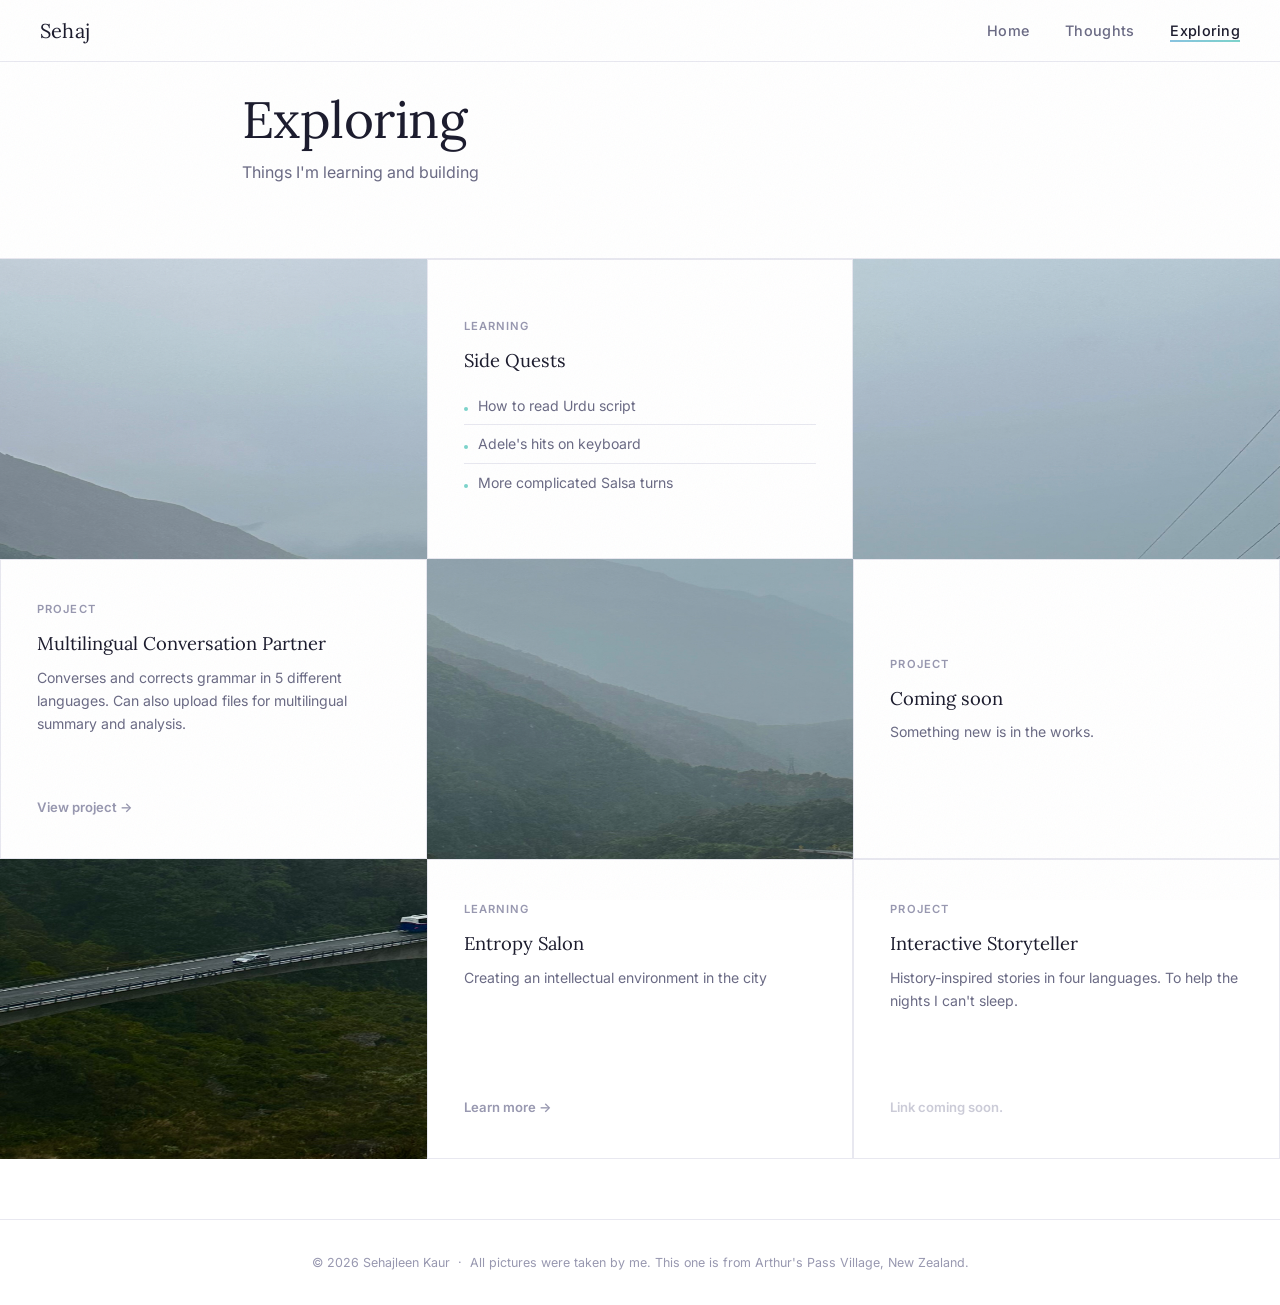
==== commit 7cbda0c9: "Add Interactive Storyteller to exploring grid Co-Authored-By: Claude Sonnet 4.6 <noreply@anthropic.c" ====
--- a/exploring.html
+++ b/exploring.html
@@ -70,7 +70,12 @@
       <a class="explore-cell__link" href="https://www.notion.so/shobha-dasari/entropy-salon-3043f3ab099c80ac93f8f9205f7c408e" target="_blank" rel="noopener">Learn more →</a>
     </div>
 
-    <div class="explore-cell explore-cell--photo"></div>
+    <div class="explore-cell explore-cell--content">
+      <span class="explore-cell__label">Project</span>
+      <h3>Interactive Storyteller</h3>
+      <p>History-inspired stories in four languages. To help the nights I can't sleep.</p>
+      <span class="explore-cell__link--muted">Link coming soon.</span>
+    </div>
 
   </div>
 
--- a/style.css
+++ b/style.css
@@ -1057,6 +1057,14 @@
 
 .explore-cell__link:hover { color: var(--text); }
 
+.explore-cell__link--muted {
+  font-size: 0.82rem;
+  font-weight: 600;
+  color: var(--text-subtle);
+  margin-top: auto;
+  opacity: 0.5;
+}
+
 /* Reading cell */
 .explore-cell--reading p.explore-cell__author {
   font-style: italic;
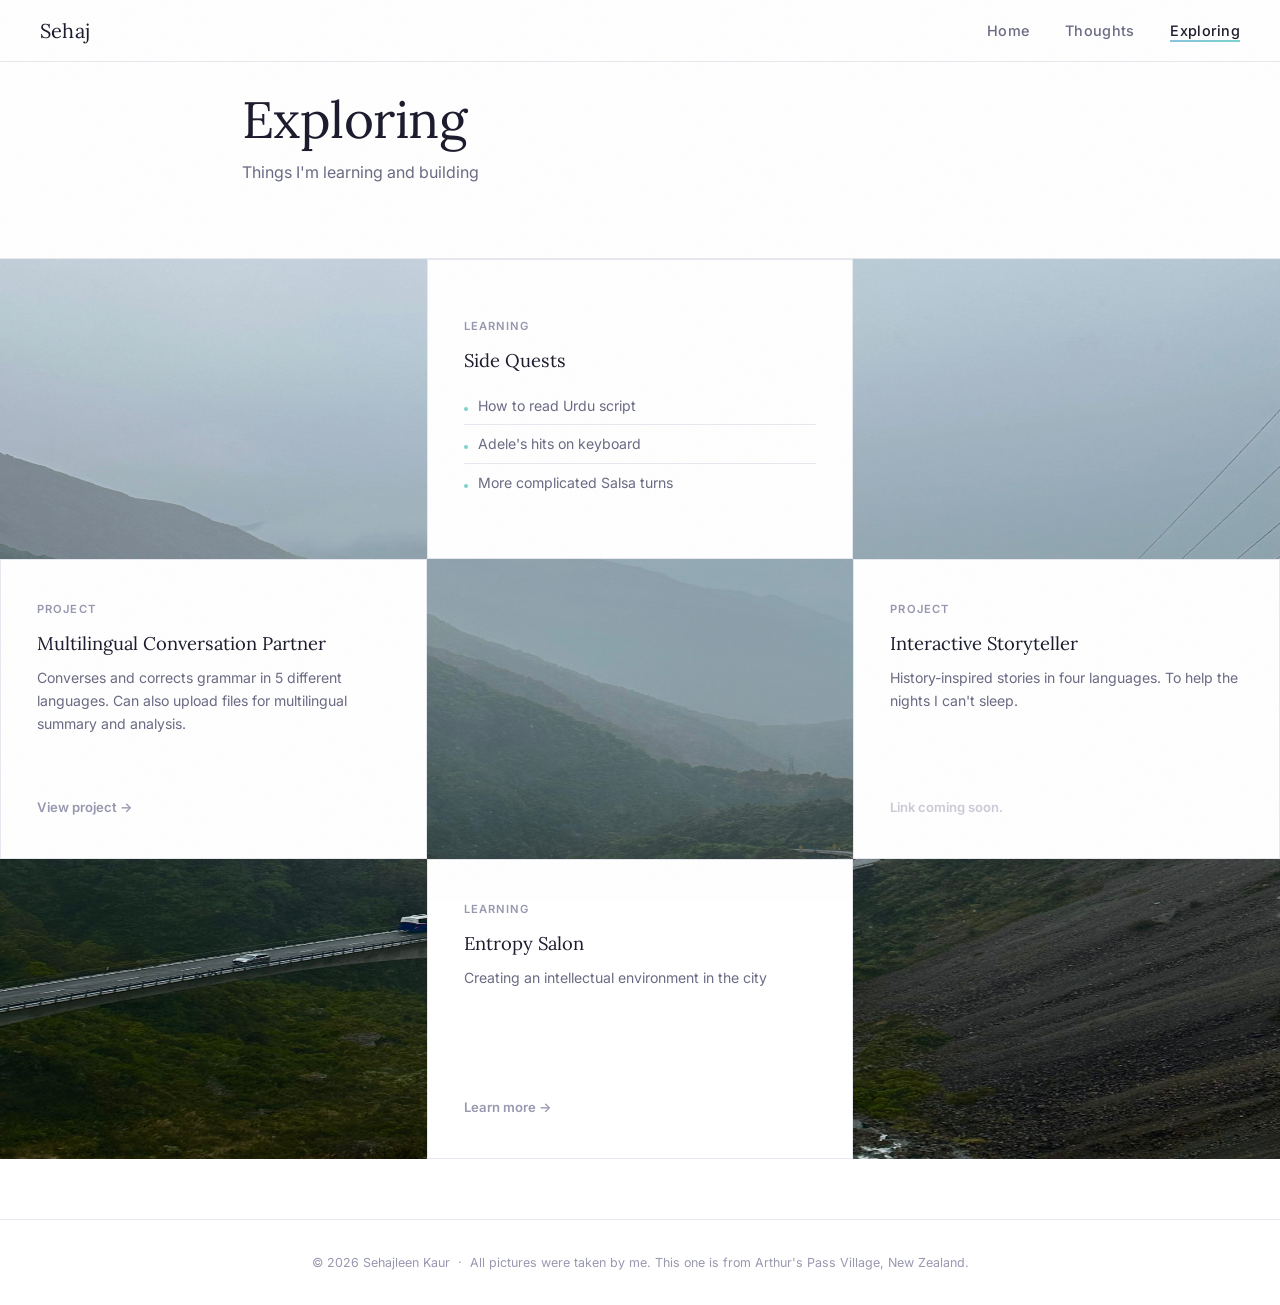
==== commit c617b150: "Fix Interactive Storyteller to row 2 col 3, restore row 3 col 3 as photo cell Co-Authored-By: Claude" ====
--- a/exploring.html
+++ b/exploring.html
@@ -56,8 +56,9 @@
 
     <div class="explore-cell explore-cell--content">
       <span class="explore-cell__label">Project</span>
-      <h3>Coming soon</h3>
-      <p>Something new is in the works.</p>
+      <h3>Interactive Storyteller</h3>
+      <p>History-inspired stories in four languages. To help the nights I can't sleep.</p>
+      <span class="explore-cell__link--muted">Link coming soon.</span>
     </div>
 
     <!-- Row 3: photo | reading | photo -->
@@ -70,12 +71,7 @@
       <a class="explore-cell__link" href="https://www.notion.so/shobha-dasari/entropy-salon-3043f3ab099c80ac93f8f9205f7c408e" target="_blank" rel="noopener">Learn more →</a>
     </div>
 
-    <div class="explore-cell explore-cell--content">
-      <span class="explore-cell__label">Project</span>
-      <h3>Interactive Storyteller</h3>
-      <p>History-inspired stories in four languages. To help the nights I can't sleep.</p>
-      <span class="explore-cell__link--muted">Link coming soon.</span>
-    </div>
+    <div class="explore-cell explore-cell--photo"></div>
 
   </div>
 
